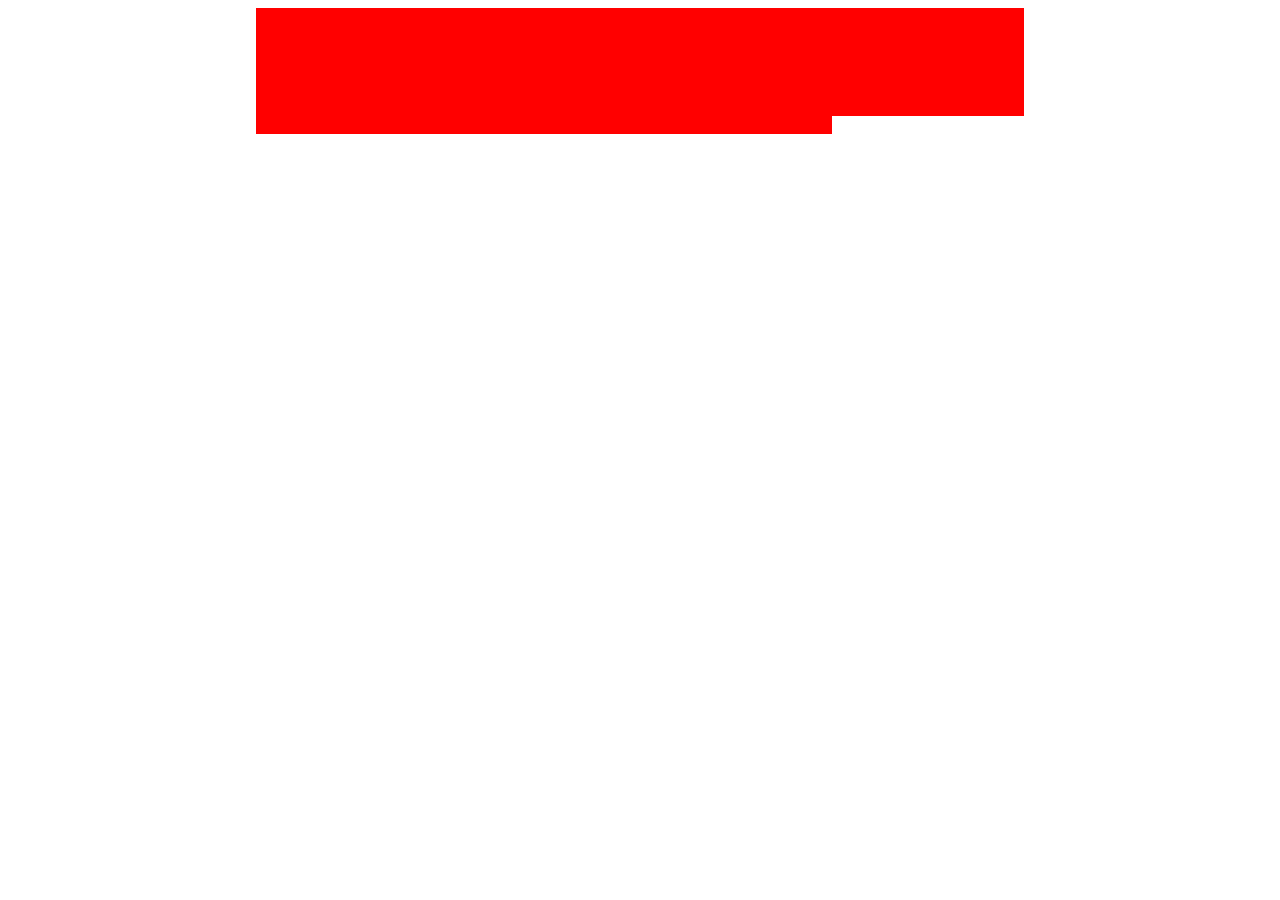
==== index.html @ e5539dbd "first commit" ====
<!DOCTYPE html>
<html lang="ru">
<head>
	<meta charset="UTF-8">
	<meta name="viewport" content="width=device-width, initial-scale=1.0">
	<link rel="stylesheet" href="css/style.css">
	<title>День в фото</title>
</head>
<body>
	<div class="container">
		<div class="col-1">
			<img class="cl" src="http://lorempixel.com/640/480/people/" alt="">
		</div>

		<div class="col-4">
			<img class="cl" src="http://lorempixel.com/640/480/nature/" alt="">
		</div>

		<div class="col-4">
			<img class="cl" src="http://lorempixel.com/640/480/animals/" alt="">
		</div>

		<div class="col-4">
			<img class="cl" src="http://lorempixel.com/640/480/abstract/" alt="">
		</div>

		<div class="col-4">
			<img class="cl" src="http://lorempixel.com/640/480/sports/" alt="">
		</div>

		<div class="col-4">
			<img class="cl" src="http://lorempixel.com/640/480/transport/" alt="">
		</div>

		<div class="col-4">
			<img class="cl" src="http://lorempixel.com/640/480/food/" alt="">
		</div>

		<div class="col-4">
			<img class="cl" src="http://lorempixel.com/640/480/technics/" alt="">
		</div>

		<div class="col-4">
			<img class="cl" src="http://lorempixel.com/640/480/fashion/" alt="">
		</div>

		<div class="col-4">
			<img class="cl" src="http://lorempixel.com/640/480/cats/" alt="">
		</div>

		<div class="col-4">
			<img class="cl" src="http://lorempixel.com/640/480/nightlife/" alt="">
		</div>

		<div class="col-4">
			<img class="cl" src="http://lorempixel.com/640/480/business/" alt="">
		</div>

		<div class="col-4">
			<img class="cl" src="http://lorempixel.com/640/480/people/" alt="">
		</div>

		<div class="col-4">
			<img class="cl" src="http://lorempixel.com/640/480/nature/" alt="">
		</div>

		<div class="col-4">
			<img class="cl" src="http://lorempixel.com/640/480/animals/" alt="">
		</div>

		<div class="col-4">
			<img class="cl" src="http://lorempixel.com/640/480/abstract/" alt="">
		</div>

		<div class="col-4">
			<img class="cl" src="http://lorempixel.com/640/480/sports/" alt="">
		</div>

		<div class="col-4">
			<img class="cl" src="http://lorempixel.com/640/480/transport/" alt="">
		</div>

		<div class="col-4">
			<img class="cl" src="http://lorempixel.com/640/480/food/" alt="">
		</div>

		<div class="col-4">
			<img class="cl" src="http://lorempixel.com/640/480/technics/" alt="">
		</div>

		<div class="col-4">
			<img class="cl" src="http://lorempixel.com/640/480/fashion/" alt="">
		</div>

		<div class="col-4">
			<img class="cl" src="http://lorempixel.com/640/480/cats/" alt="">
		</div>

		<div class="col-4">
			<img class="cl" src="http://lorempixel.com/640/480/nightlife/" alt="">
		</div>

		<div class="col-4">
			<img class="cl" src="http://lorempixel.com/640/480/business/" alt="">
		</div>






	</div>
</body>
</html>
---- css/style.css ----
.container {
	max-width: 768px;
	min-width: 320px;
	background-color: #777;
	padding: 0;
	margin: 0;
	margin-left: auto;
	margin-right: auto;
	display: block;
}

.col-1 {
	width: 100%;
	background-color: red;
	float: left;
}

.col-4 {
	width: 25%;
	background-color: red;
	float: left;
}

.cl {
	width: 100%;
	height: auto;
}

@media (max-width: 600px) {
	.col-4 {
		width: 20%;
	}
}

@media (max-width: 470px) {
	.col-4 {
		width: 25%;
	}
}
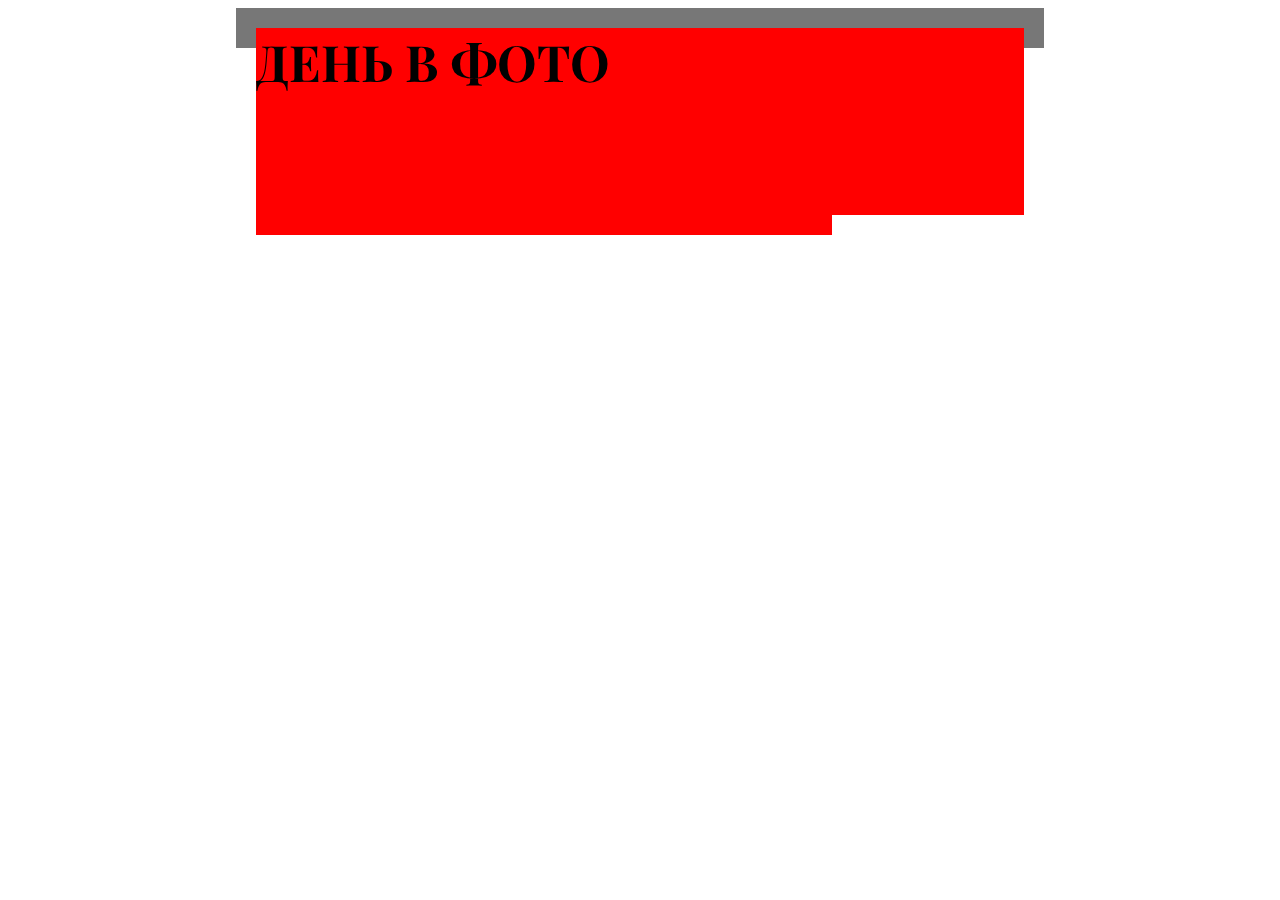
==== commit 1cf5ebd8: "first commit" ====
--- a/index.html
+++ b/index.html
@@ -9,6 +9,7 @@
 <body>
 	<div class="container">
 		<div class="col-1">
+			<h1>День в фото</h1>
 			<img class="cl" src="http://lorempixel.com/640/480/people/" alt="">
 		</div>
 
--- a/css/style.css
+++ b/css/style.css
@@ -1,38 +1,60 @@
+@import 'https://fonts.googleapis.com/css?family=Playfair+Display&subset=cyrillic';
+@import 'https://fonts.googleapis.com/css?family=Noto+Serif&subset=cyrillic';
+@import 'https://fonts.googleapis.com/css?family=Noto+Sans:400,700&subset=cyrillic';
+/*
+font-family: 'Playfair Display', serif;
+font-family: 'Noto Serif', serif;
+font-family: 'Noto Sans', sans-serif;
+*/
 .container {
 	max-width: 768px;
 	min-width: 320px;
 	background-color: #777;
-	padding: 0;
-	margin: 0;
-	margin-left: auto;
-	margin-right: auto;
+	padding: 20px;
+	margin: 0 auto;
 	display: block;
+}
+
+h1 {
+	font-family: 'Playfair Display', serif;
+	color: #010101;
+	text-transform: uppercase;
+	font-size: 50px;
 }
 
 .col-1 {
 	width: 100%;
 	background-color: red;
 	float: left;
+	line-height: 0;
 }
 
 .col-4 {
 	width: 25%;
 	background-color: red;
 	float: left;
+	line-height: 0;
 }
 
 .cl {
 	width: 100%;
 	height: auto;
+	margin: 10px;
 }
 
 @media (max-width: 600px) {
+	.cl {
+		margin: 5px;
+	}
 	.col-4 {
 		width: 20%;
 	}
 }
 
 @media (max-width: 470px) {
+	.cl {
+		margin: 3px;
+	}
 	.col-4 {
 		width: 25%;
 	}
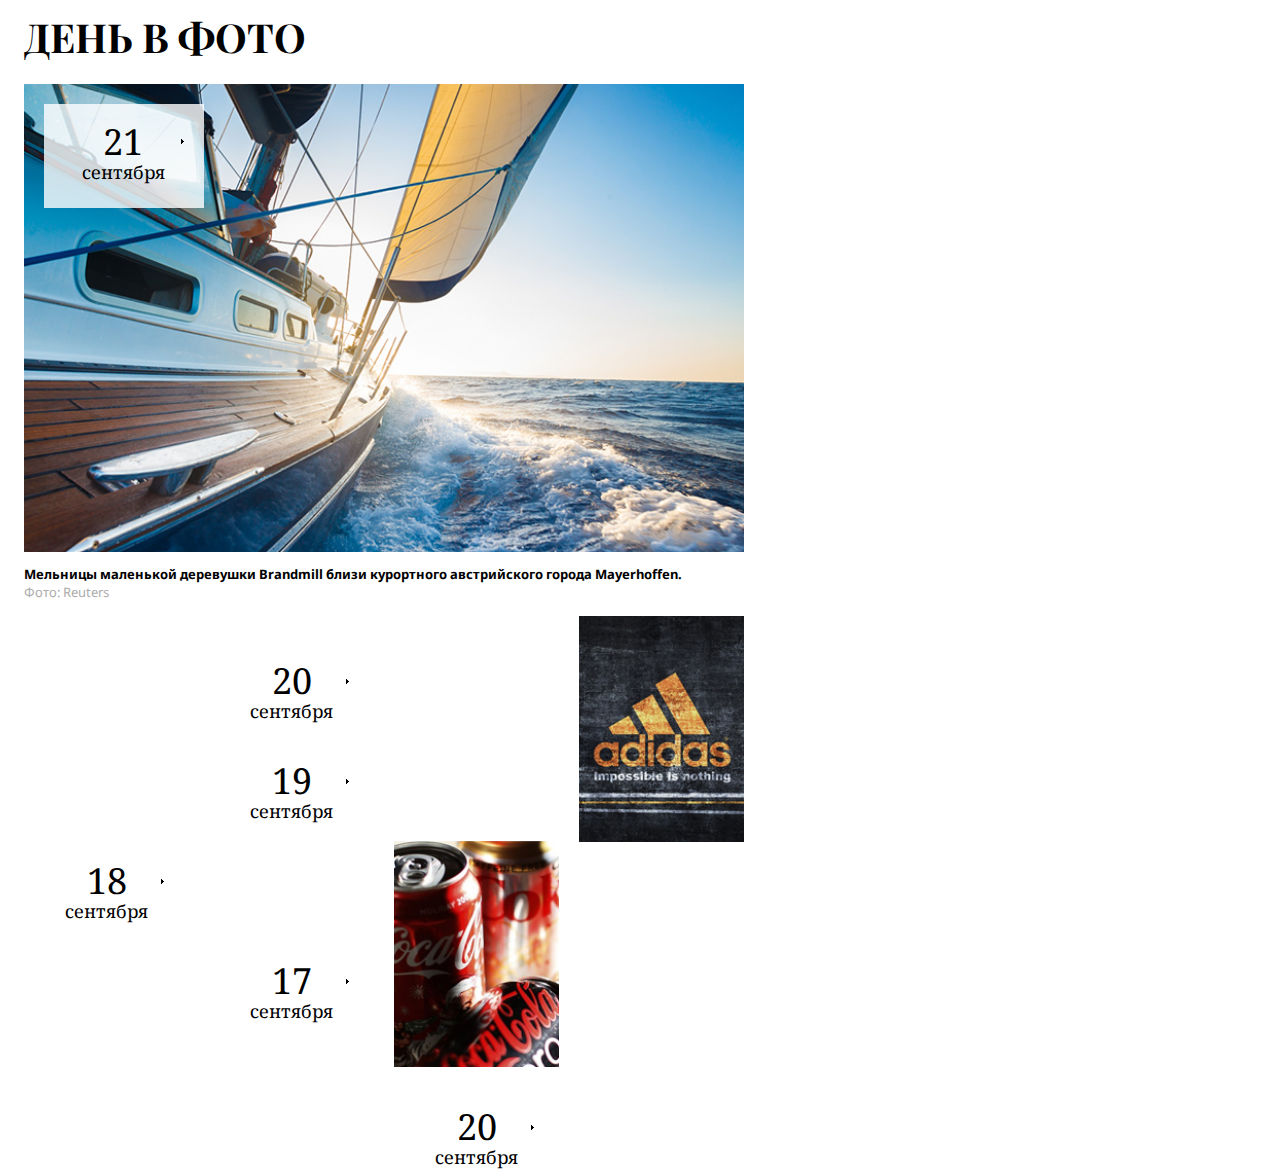
==== commit 57651ed6: "123" ====
--- a/index.html
+++ b/index.html
@@ -8,108 +8,150 @@
 </head>
 <body>
 	<div class="container">
-		<div class="col-1">
+		<div class="item-full-width">
 			<h1>День в фото</h1>
-			<img class="cl" src="http://lorempixel.com/640/480/people/" alt="">
 		</div>
 
-		<div class="col-4">
-			<img class="cl" src="http://lorempixel.com/640/480/nature/" alt="">
+		<div class="item-full-width">
+			<a href="#"><img src="img\001.jpg" alt="" class="fullsize-img"></a>
+			<div class="date-top-label">
+				<span class="top-day">21</span>
+				<span class="top-month">сентября</span>
+				<div class="arrow"></div>
+			</div>
 		</div>
 
-		<div class="col-4">
-			<img class="cl" src="http://lorempixel.com/640/480/animals/" alt="">
+		<div class="item-full-width details">
+				<strong>Мельницы маленькой деревушки Brandmill близи курортного австрийского города Mayerhoffen.</strong>
+				<br>
+				<span>Фото: Reuters</span>
 		</div>
 
-		<div class="col-4">
-			<img class="cl" src="http://lorempixel.com/640/480/abstract/" alt="">
+		<div class="item">
+			<a href="#"><img src="img\thumbnails\001.jpg" alt="" class="thumbnail"></a>
 		</div>
 
-		<div class="col-4">
-			<img class="cl" src="http://lorempixel.com/640/480/sports/" alt="">
+		<div class="item">
+			<a href="#"><img src="img\thumbnails\002.jpg" alt="" class="thumbnail"></a>
 		</div>
 
-		<div class="col-4">
-			<img class="cl" src="http://lorempixel.com/640/480/transport/" alt="">
+		<div class="item">
+			<a href="#"><img src="img\thumbnails\003.jpg" alt="" class="thumbnail"></a>
 		</div>
 
-		<div class="col-4">
-			<img class="cl" src="http://lorempixel.com/640/480/food/" alt="">
+		<div class="ad-1">
+			<a href="#"><img src="img\ads\ad_01.jpg" alt="" class="thumbnail"></a>
 		</div>
 
-		<div class="col-4">
-			<img class="cl" src="http://lorempixel.com/640/480/technics/" alt="">
+		<div class="item">
+			<a href="#"><img src="img\thumbnails\004.jpg" alt="" class="thumbnail"></a>
 		</div>
 
-		<div class="col-4">
-			<img class="cl" src="http://lorempixel.com/640/480/fashion/" alt="">
+		<div class="item">
+			<span class="day">20</span>
+			<span class="month">сентября</span>
 		</div>
 
-		<div class="col-4">
-			<img class="cl" src="http://lorempixel.com/640/480/cats/" alt="">
+		<div class="item">
+			<a href="#"><img src="img\thumbnails\005.jpg" alt="" class="thumbnail"></a>
 		</div>
 
-		<div class="col-4">
-			<img class="cl" src="http://lorempixel.com/640/480/nightlife/" alt="">
+		<div class="item item6">
+			<a href="#"><img src="img\thumbnails\006.jpg" alt="" class="thumbnail"></a>
+		</div>
+		
+		<div class="item">
+			<a href="#"><img src="img\thumbnails\007.jpg" alt="" class="thumbnail"></a>
 		</div>
 
-		<div class="col-4">
-			<img class="cl" src="http://lorempixel.com/640/480/business/" alt="">
+		<div class="item">
+			<a href="#"><img src="img\thumbnails\008.jpg" alt="" class="thumbnail"></a>
 		</div>
 
-		<div class="col-4">
-			<img class="cl" src="http://lorempixel.com/640/480/people/" alt="">
+		<div class="item">
+			<a href="#"><img src="img\thumbnails\009.jpg" alt="" class="thumbnail"></a>
 		</div>
 
-		<div class="col-4">
-			<img class="cl" src="http://lorempixel.com/640/480/nature/" alt="">
+		<div class="item">
+			<span class="day">19</span>
+			<span class="month">сентября</span>
 		</div>
 
-		<div class="col-4">
-			<img class="cl" src="http://lorempixel.com/640/480/animals/" alt="">
+		<div class="item">
+			<a href="#"><img src="img\thumbnails\010.jpg" alt="" class="thumbnail"></a>
 		</div>
 
-		<div class="col-4">
-			<img class="cl" src="http://lorempixel.com/640/480/abstract/" alt="">
+		<div class="item">
+			<a href="#"><img src="img\thumbnails\011.jpg" alt="" class="thumbnail"></a>
 		</div>
 
-		<div class="col-4">
-			<img class="cl" src="http://lorempixel.com/640/480/sports/" alt="">
+		<div class="item">
+			<a href="#"><img src="img\thumbnails\012.jpg" alt="" class="thumbnail"></a>
 		</div>
 
-		<div class="col-4">
-			<img class="cl" src="http://lorempixel.com/640/480/transport/" alt="">
+		<div class="item">
+			<a href="#"><img src="img\thumbnails\013.jpg" alt="" class="thumbnail"></a>
 		</div>
 
-		<div class="col-4">
-			<img class="cl" src="http://lorempixel.com/640/480/food/" alt="">
+		<div class="item">
+			<span class="day">18</span>
+			<span class="month">сентября</span>
 		</div>
 
-		<div class="col-4">
-			<img class="cl" src="http://lorempixel.com/640/480/technics/" alt="">
+		<div class="ad-2">
+			<a href="#"><img src="img\ads\ad_02.jpg" alt="" class="thumbnail"></a>
 		</div>
 
-		<div class="col-4">
-			<img class="cl" src="http://lorempixel.com/640/480/fashion/" alt="">
+		<div class="item">
+			<a href="#"><img src="img\thumbnails\014.jpg" alt="" class="thumbnail"></a>
 		</div>
 
-		<div class="col-4">
-			<img class="cl" src="http://lorempixel.com/640/480/cats/" alt="">
+		<div class="item">
+			<a href="#"><img src="img\thumbnails\015.jpg" alt="" class="thumbnail"></a>
 		</div>
 
-		<div class="col-4">
-			<img class="cl" src="http://lorempixel.com/640/480/nightlife/" alt="">
+		<div class="item item16">
+			<a href="#"><img src="img\thumbnails\016.jpg" alt="" class="thumbnail"></a>
 		</div>
 
-		<div class="col-4">
-			<img class="cl" src="http://lorempixel.com/640/480/business/" alt="">
+		<div class="item">
+			<a href="#"><img src="img\thumbnails\017.jpg" alt="" class="thumbnail"></a>
 		</div>
+
+		<div class="item">
+			<a href="#"><img src="img\thumbnails\018.jpg" alt="" class="thumbnail"></a>
+		</div>
+
+		<div class="item">
+			<span class="day">17</span>
+			<span class="month">сентября</span>
+		</div>
+
+		<div class="item">
+			<a href="#"><img src="img\thumbnails\019.jpg" alt="" class="thumbnail"></a>
+		</div>
+
+		<div class="item">
+			<a href="#"><img src="img\thumbnails\020.jpg" alt="" class="thumbnail"></a>
+		</div>
+
+		<div class="item">
+			<a href="#"><img src="img\thumbnails\021.jpg" alt="" class="thumbnail"></a>
+		</div>
+
+		<div class="item">
+			<a href="#"><img src="img\thumbnails\022.jpg" alt="" class="thumbnail"></a>
+		</div>
+
+		<div class="item">
+			<span class="day">20</span>
+			<span class="month">сентября</span>
+		</div>
+	</div>
 
 
 
 
 
-
-	</div>
 </body>
 </html>--- a/css/style.css
+++ b/css/style.css
@@ -5,57 +5,250 @@
 font-family: 'Playfair Display', serif;
 font-family: 'Noto Serif', serif;
 font-family: 'Noto Sans', sans-serif;
+acacac
 */
+
+* {
+	box-sizing: border-box;
+}
+
+body {
+	padding: 0;
+	margin: 0;
+}
+
 .container {
 	max-width: 768px;
 	min-width: 320px;
-	background-color: #777;
-	padding: 20px;
-	margin: 0 auto;
+	margin-top: 0px;
+	margin-left: 0px;
+	padding-top: 20px;
+	padding-left: 24px;
+	padding-right: 24px;
+}
+
+.item-full-width, .item , .ad-1, .ad-2 {
+	position: relative;
+	float: left;
+	line-height: 0;
+	padding: 3px;
+	height: auto;
+}
+
+.item-full-width {
+	width: 100%;
+}
+
+.item {
+	width: 25%;
+}
+
+.ad-1, .ad-2 {
+	display: none;
+	float: right;
+}
+
+.thumbnail {
+	width: 100%;
+	height: auto;
+}
+
+.fullsize-img {
+	width: 100%;
+	height: auto;
+}
+
+.date-top-label {
+	position: absolute;
+	line-height: 20px;
+    left: 16px;
+    top: 16px;
+    width: 80px;
+    height: 53px;
+	background: rgba(255, 255, 255, .8);
+	padding-right: 2px;
+}
+
+.day, .month, .top-day, .top-month  {
+	font-family: 'Noto Serif', serif;
 	display: block;
-}
+	text-align: center;
+	line-height: 18px;
+}
+
+.day  {
+	font-size: 18px;
+	padding-top: 3px;
+}
+
+.month{
+	font-size: 14px;
+	padding-top: 2px;
+}
+
+.top-day {
+	font-size: 18px;
+	padding-top: 3px;
+}
+
+
+.top-month{
+	font-size: 14px;
+	padding-top: 2px;
+}
+
+.month:after, .top-month:after {
+	content: " ";
+	position: absolute;
+	background: url(../img/arrow.png) no-repeat;
+	width: 3px;
+	height: 5px;
+	left: 65px;
+	top: 20px;
+}
+
+.top-month:after {
+	left: 65px;
+	top: 20px;
+}
+
 
 h1 {
 	font-family: 'Playfair Display', serif;
 	color: #010101;
 	text-transform: uppercase;
-	font-size: 50px;
-}
-
-.col-1 {
-	width: 100%;
-	background-color: red;
-	float: left;
-	line-height: 0;
-}
-
-.col-4 {
-	width: 25%;
-	background-color: red;
-	float: left;
-	line-height: 0;
-}
-
-.cl {
-	width: 100%;
-	height: auto;
-	margin: 10px;
-}
-
-@media (max-width: 600px) {
-	.cl {
-		margin: 5px;
-	}
-	.col-4 {
+	font-size: 30px;
+}
+
+.details {
+	font-family: 'Noto Sans', sans-serif;	
+	font-size: 13px;
+	line-height: 18px;
+	display: none;
+}
+
+.details span {
+	color: #acacac;
+}
+
+.fullsize-img:after {
+	content: '';
+	position: absolute;
+
+	
+	width: 0;
+	height: 0;
+	border-bottom: 100px solid black;
+	border-left: 100px solid transparent;
+	border-right: 100px solid transparent;
+	bottom: -10px;
+	left: 65px;
+}
+
+@media (min-width: 450px) {
+	.item-full-width, .item, .ad-1, .ad-2 {
+		padding: 5px;
+	}
+
+	.item {
 		width: 20%;
 	}
-}
-
-@media (max-width: 470px) {
-	.cl {
-		margin: 3px;
-	}
-	.col-4 {
+
+	.ad-1, .ad-2 {
+		display: block;
+		width: 40%;
+	}
+
+	h1 {
+		font-size: 40px;
+	}
+
+	.container {
+		margin-top: 0px;
+		margin-left: 0px;
+		padding-top: 0px;
+		padding-left: 14px;
+		padding-right: 14px;
+	}
+}
+
+@media (min-width: 600px) {
+	.item-full-width, .item, .ad-1, .ad-2 {
+		padding: 10px;
+	}
+
+	.item {
 		width: 25%;
 	}
-}
+
+	.ad-1, .ad-2 {
+		display: block;
+		width: 25%;
+	}
+
+	.item6:after, .item16:after {
+		content: ".";
+		display: block;
+		height: 0;
+		clear: both;
+		visibility: hidden;
+	}
+
+
+	h1 {
+		font-size: 40px;
+	}
+
+	.details {
+		display: inline-block;
+		padding-top: 3px;
+		padding-bottom: 5px;
+	}
+
+	.date-top-label {
+		position: absolute;
+		line-height: 20px;
+	    left: 30px;
+	    top: 30px;
+	    width: 160px;
+	    height: 104px;
+		background: rgba(255, 255, 255, .8);
+		padding-right: 2px;
+	}
+	
+	.day, .top-day {
+		font-size: 36px;
+	}
+
+	.month, .top-month {
+		font-size: 18px;
+	}
+
+	.top-day {
+		padding-top: 29px;
+	}
+
+	.top-month {
+		padding-top: 12px;
+	}
+
+	.day  {
+		padding-top: 31px;
+	}
+
+	.month{
+		padding-top: 12px;
+	}
+
+	.month:after, .top-month:after {
+		width: 3px;
+		height: 5px;
+		left: 147px;
+		top: 48px;
+	}
+
+	.top-month:after {
+		left: 137px;
+		top: 35px;
+	}	
+}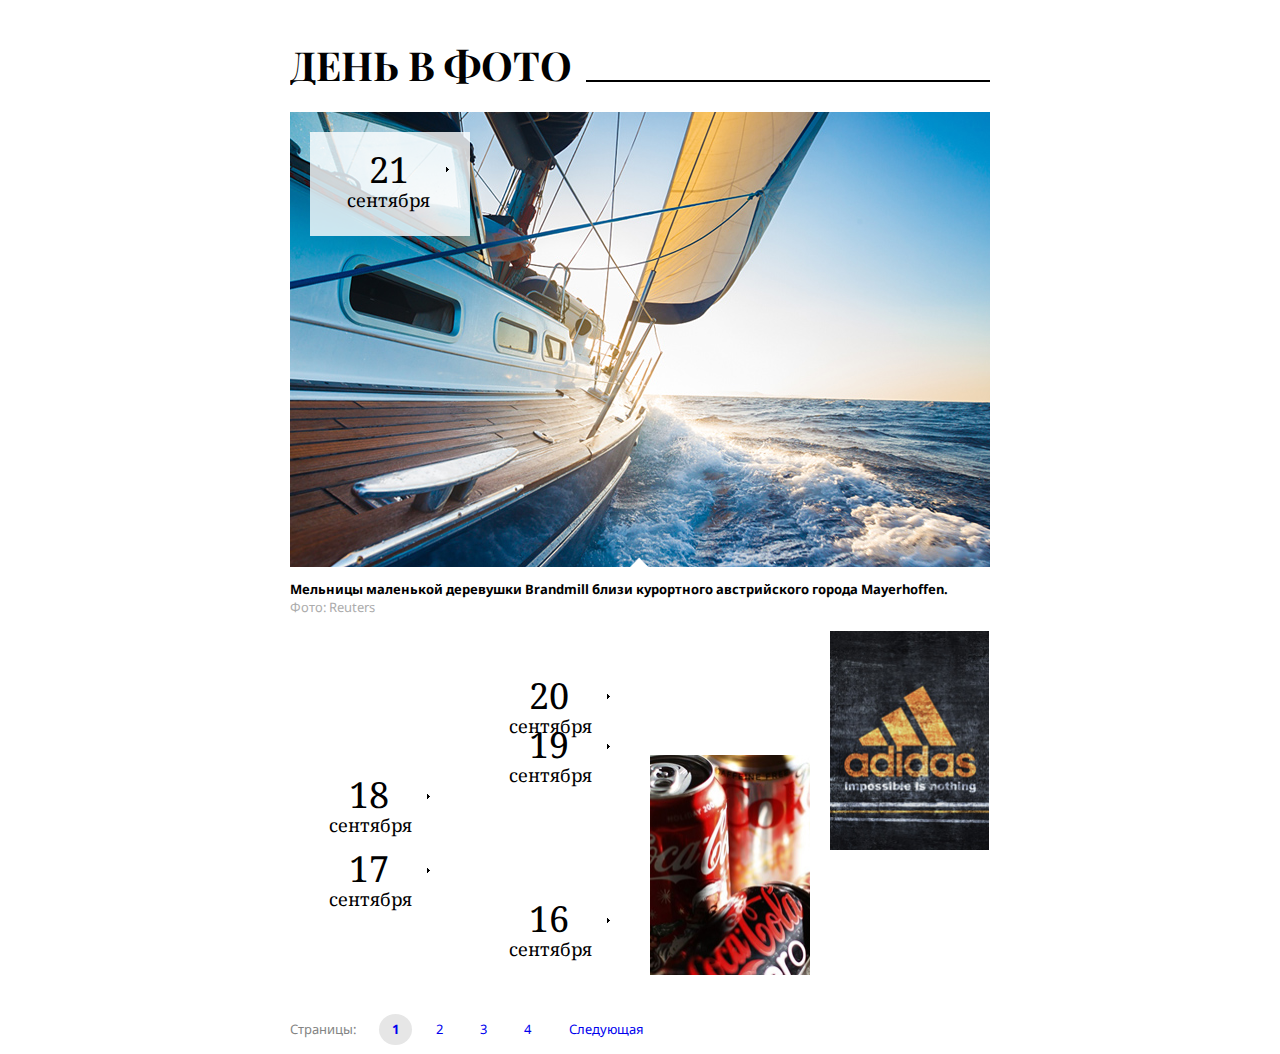
==== commit fd75e45e: "3" ====
--- a/index.html
+++ b/index.html
@@ -1,157 +1,188 @@
 <!DOCTYPE html>
 <html lang="ru">
 <head>
-	<meta charset="UTF-8">
-	<meta name="viewport" content="width=device-width, initial-scale=1.0">
-	<link rel="stylesheet" href="css/style.css">
-	<title>День в фото</title>
+  <meta charset="UTF-8">
+  <meta name="viewport" content="width=device-width, initial-scale=1.0">
+  <link rel="stylesheet" href="css/style.css">
+  <title>День в фото</title>
 </head>
 <body>
-	<div class="container">
-		<div class="item-full-width">
-			<h1>День в фото</h1>
-		</div>
+  <div class="container">
+    <div class="item-full-width header">
+      <h1>День в фото</h1>
+    </div>
 
-		<div class="item-full-width">
-			<a href="#"><img src="img\001.jpg" alt="" class="fullsize-img"></a>
-			<div class="date-top-label">
-				<span class="top-day">21</span>
-				<span class="top-month">сентября</span>
-				<div class="arrow"></div>
-			</div>
-		</div>
+    <div class="item-full-width">
+      <a href="#"><img src="img\001.jpg" alt="" class="item-full-width__fullsize-img"></a>
+      <div class="date-top-label">
+        <span class="date-top-label__day">21</span>
+        <span class="date-top-label__month">сентября</span>
+      </div>
+      <div class="triangle"></div>
+    </div>
 
-		<div class="item-full-width details">
-				<strong>Мельницы маленькой деревушки Brandmill близи курортного австрийского города Mayerhoffen.</strong>
-				<br>
-				<span>Фото: Reuters</span>
-		</div>
+    <div class="item-full-width details">
+        <strong>Мельницы маленькой деревушки Brandmill близи курортного австрийского города Mayerhoffen.</strong>
+        <br>
+        <span>Фото: Reuters</span>
+    </div>
 
-		<div class="item">
-			<a href="#"><img src="img\thumbnails\001.jpg" alt="" class="thumbnail"></a>
-		</div>
+    <div class="item">
+      <a href="#"><img src="img\thumbnails\001.jpg" alt="" class="item__thumbnail"></a>
+    </div>
 
-		<div class="item">
-			<a href="#"><img src="img\thumbnails\002.jpg" alt="" class="thumbnail"></a>
-		</div>
+    <div class="item">
+      <a href="#"><img src="img\thumbnails\002.jpg" alt="" class="item__thumbnail"></a>
+    </div>
 
-		<div class="item">
-			<a href="#"><img src="img\thumbnails\003.jpg" alt="" class="thumbnail"></a>
-		</div>
-
-		<div class="ad-1">
-			<a href="#"><img src="img\ads\ad_01.jpg" alt="" class="thumbnail"></a>
-		</div>
-
-		<div class="item">
-			<a href="#"><img src="img\thumbnails\004.jpg" alt="" class="thumbnail"></a>
-		</div>
-
-		<div class="item">
-			<span class="day">20</span>
-			<span class="month">сентября</span>
-		</div>
-
-		<div class="item">
-			<a href="#"><img src="img\thumbnails\005.jpg" alt="" class="thumbnail"></a>
-		</div>
-
-		<div class="item item6">
-			<a href="#"><img src="img\thumbnails\006.jpg" alt="" class="thumbnail"></a>
-		</div>
-		
-		<div class="item">
-			<a href="#"><img src="img\thumbnails\007.jpg" alt="" class="thumbnail"></a>
-		</div>
-
-		<div class="item">
-			<a href="#"><img src="img\thumbnails\008.jpg" alt="" class="thumbnail"></a>
-		</div>
-
-		<div class="item">
-			<a href="#"><img src="img\thumbnails\009.jpg" alt="" class="thumbnail"></a>
-		</div>
-
-		<div class="item">
-			<span class="day">19</span>
-			<span class="month">сентября</span>
-		</div>
-
-		<div class="item">
-			<a href="#"><img src="img\thumbnails\010.jpg" alt="" class="thumbnail"></a>
-		</div>
-
-		<div class="item">
-			<a href="#"><img src="img\thumbnails\011.jpg" alt="" class="thumbnail"></a>
-		</div>
-
-		<div class="item">
-			<a href="#"><img src="img\thumbnails\012.jpg" alt="" class="thumbnail"></a>
-		</div>
-
-		<div class="item">
-			<a href="#"><img src="img\thumbnails\013.jpg" alt="" class="thumbnail"></a>
-		</div>
-
-		<div class="item">
-			<span class="day">18</span>
-			<span class="month">сентября</span>
-		</div>
-
-		<div class="ad-2">
-			<a href="#"><img src="img\ads\ad_02.jpg" alt="" class="thumbnail"></a>
-		</div>
-
-		<div class="item">
-			<a href="#"><img src="img\thumbnails\014.jpg" alt="" class="thumbnail"></a>
-		</div>
-
-		<div class="item">
-			<a href="#"><img src="img\thumbnails\015.jpg" alt="" class="thumbnail"></a>
-		</div>
-
-		<div class="item item16">
-			<a href="#"><img src="img\thumbnails\016.jpg" alt="" class="thumbnail"></a>
-		</div>
-
-		<div class="item">
-			<a href="#"><img src="img\thumbnails\017.jpg" alt="" class="thumbnail"></a>
-		</div>
-
-		<div class="item">
-			<a href="#"><img src="img\thumbnails\018.jpg" alt="" class="thumbnail"></a>
-		</div>
-
-		<div class="item">
-			<span class="day">17</span>
-			<span class="month">сентября</span>
-		</div>
-
-		<div class="item">
-			<a href="#"><img src="img\thumbnails\019.jpg" alt="" class="thumbnail"></a>
-		</div>
-
-		<div class="item">
-			<a href="#"><img src="img\thumbnails\020.jpg" alt="" class="thumbnail"></a>
-		</div>
-
-		<div class="item">
-			<a href="#"><img src="img\thumbnails\021.jpg" alt="" class="thumbnail"></a>
-		</div>
-
-		<div class="item">
-			<a href="#"><img src="img\thumbnails\022.jpg" alt="" class="thumbnail"></a>
-		</div>
-
-		<div class="item">
-			<span class="day">20</span>
-			<span class="month">сентября</span>
-		</div>
-	</div>
+    <div class="item">
+      <a href="#"><img src="img\thumbnails\003.jpg" alt="" class="item__thumbnail"></a>
+    </div>
 
 
+    <div class="item ad-1 hidden-mobile">
+      <a href="#"><img src="img\ads\ad_01.jpg" alt="" class="item__thumbnail"></a>
+    </div>
+    
+    <div class="item">
+      <a href="#"><img src="img\thumbnails\004.jpg" alt="" class="item__thumbnail"></a>
+    </div>
 
 
+    <div class="item">
+      <a href="#"><img src="img\thumbnails\empty.jpg" alt="" class="item__thumbnail"></a>
+      <div class="date-label">
+	      <span class="date-label__day">20</span>
+    	  <span class="month">сентября</span>
+      </div>
+    </div>
+
+
+    <div class="item">
+        <a href="#"><img src="img\thumbnails\005.jpg" alt="" class="item__thumbnail"></a>
+    </div>
+
+    <div class="item-full-width ad-3 hidden-medium  hidden-large">
+      <a href="#"><img src="img\ads\ad_03.jpg" alt="" class="item__thumbnail"></a>
+    </div>
+
+    <div class="item item6">
+      <a href="#"><img src="img\thumbnails\006.jpg" alt="" class="item__thumbnail"></a>
+    </div>
+    
+    <div class="item">
+      <a href="#"><img src="img\thumbnails\007.jpg" alt="" class="item__thumbnail"></a>
+    </div>
+
+    <div class="item">
+      <a href="#"><img src="img\thumbnails\008.jpg" alt="" class="item__thumbnail"></a>
+    </div>
+
+    <div class="item">
+      <a href="#"><img src="img\thumbnails\009.jpg" alt="" class="item__thumbnail"></a>
+    </div>
+
+    <div class="item">
+      <a href="#"><img src="img\thumbnails\empty.jpg" alt="" class="item__thumbnail"></a>
+      <div class="date-label">
+	      <span class="date-label__day">19</span>
+    	  <span class="month">сентября</span>
+      </div>
+    </div>
+
+    <div class="item">
+      <a href="#"><img src="img\thumbnails\010.jpg" alt="" class="item__thumbnail"></a>
+    </div>
+
+    <div class="item">
+      <a href="#"><img src="img\thumbnails\011.jpg" alt="" class="item__thumbnail"></a>
+    </div>
+
+    <div class="item">
+      <a href="#"><img src="img\thumbnails\012.jpg" alt="" class="item__thumbnail"></a>
+    </div>
+
+    <div class="item">
+      <a href="#"><img src="img\thumbnails\013.jpg" alt="" class="item__thumbnail"></a>
+    </div>
+
+    <div class="item">
+      <a href="#"><img src="img\thumbnails\empty.jpg" alt="" class="item__thumbnail"></a>
+      <div class="date-label">
+	      <span class="date-label__day">18</span>
+    	  <span class="month">сентября</span>
+      </div>
+    </div>
+    <div class="item ad-2 hidden-mobile hidden-medium">
+      <a href="#"><img src="img\ads\ad_02.jpg" alt="" class="item__thumbnail"></a>
+    </div>
+
+    <div class="item">
+      <a href="#"><img src="img\thumbnails\014.jpg" alt="" class="item__thumbnail"></a>
+    </div>
+
+    <div class="item">
+      <a href="#"><img src="img\thumbnails\015.jpg" alt="" class="item__thumbnail"></a>
+    </div>
+
+    <div class="item item16">
+      <a href="#"><img src="img\thumbnails\016.jpg" alt="" class="item__thumbnail"></a>
+    </div>
+
+    <div class="item hidden-mobile">
+      <a href="#"><img src="img\thumbnails\017.jpg" alt="" class="item__thumbnail"></a>
+    </div>
+
+    <div class="item hidden-mobile">
+      <a href="#"><img src="img\thumbnails\018.jpg" alt="" class="item__thumbnail"></a>
+    </div>
+
+    <div class="item hidden-mobile">
+      <a href="#"><img src="img\thumbnails\empty.jpg" alt="" class="item__thumbnail"></a>
+      <div class="date-label">
+	      <span class="date-label__day">17</span>
+    	  <span class="month">сентября</span>
+      </div>
+    </div>
+
+
+    <div class="item hidden-mobile">
+      <a href="#"><img src="img\thumbnails\019.jpg" alt="" class="item__thumbnail"></a>
+    </div>
+
+    <div class="item hidden-mobile">
+      <a href="#"><img src="img\thumbnails\020.jpg" alt="" class="item__thumbnail"></a>
+    </div>
+
+    <div class="item hidden-mobile">
+      <a href="#"><img src="img\thumbnails\021.jpg" alt="" class="item__thumbnail"></a>
+    </div>
+
+    <div class="item hidden-mobile">
+      <a href="#"><img src="img\thumbnails\022.jpg" alt="" class="item__thumbnail"></a>
+    </div>
+
+    <div class="item hidden-mobile">
+      <a href="#"><img src="img\thumbnails\empty.jpg" alt="" class="item__thumbnail"></a>
+      <div class="date-label">
+	      <span class="date-label__day">16</span>
+    	  <span class="month">сентября</span>
+      </div>
+    </div>
+
+    <div class="item-full-width">
+    	<div class="paginator">
+    		<ul>
+	    		<li><a href="#" class="paginator__prev">Страницы:</a></li>
+	    		<li><a href="#" class="paginator__active">1</a></li>
+	    		<li><a href="#">2</a></li>
+	    		<li><a href="#">3</a></li>
+	    		<li><a href="#">4</a></li>
+	    		<li><a href="#" class="paginator__next">Следующая</a></li>
+    		</ul>
+    	</div>
+    </div>
+  </div>
 
 </body>
 </html>--- a/css/style.css
+++ b/css/style.css
@@ -1,254 +1,416 @@
 @import 'https://fonts.googleapis.com/css?family=Playfair+Display&subset=cyrillic';
 @import 'https://fonts.googleapis.com/css?family=Noto+Serif&subset=cyrillic';
 @import 'https://fonts.googleapis.com/css?family=Noto+Sans:400,700&subset=cyrillic';
-/*
-font-family: 'Playfair Display', serif;
-font-family: 'Noto Serif', serif;
-font-family: 'Noto Sans', sans-serif;
-acacac
-*/
-
-* {
-	box-sizing: border-box;
-}
-
-body {
-	padding: 0;
-	margin: 0;
-}
+
 
 .container {
-	max-width: 768px;
-	min-width: 320px;
-	margin-top: 0px;
-	margin-left: 0px;
-	padding-top: 20px;
-	padding-left: 24px;
-	padding-right: 24px;
-}
-
-.item-full-width, .item , .ad-1, .ad-2 {
-	position: relative;
-	float: left;
-	line-height: 0;
-	padding: 3px;
-	height: auto;
+    max-width: 768px;
+    
+    min-width: 320px;
+    margin: auto;
+    padding: 10px 2px;
+    box-sizing: border-box;
+}
+
+.hidden-mobile {
+    display: none;
+}
+
+.item-full-width, .item, .ad-1, .ad-2, .ad-3 {
+    position: relative;
+    float: left;
+    line-height: 0;
+    padding: 3px;
+    height: auto;
+    box-sizing: border-box;
 }
 
 .item-full-width {
-	width: 100%;
+    width: 100%;
 }
 
 .item {
-	width: 25%;
+    width: 25%;
 }
 
 .ad-1, .ad-2 {
-	display: none;
-	float: right;
-}
-
-.thumbnail {
-	width: 100%;
-	height: auto;
-}
-
-.fullsize-img {
-	width: 100%;
-	height: auto;
+    float: right;
+}
+
+.ad-3 {
+    padding-top: 8px;
+    padding-bottom: 7px;
+}
+
+.item__thumbnail {
+    width: 100%;
+    height: auto;
+}
+
+.item-full-width__fullsize-img {
+    width: 100%;
+    height: auto;
 }
 
 .date-top-label {
-	position: absolute;
-	line-height: 20px;
-    left: 16px;
-    top: 16px;
+    position: absolute;
+    line-height: 20px;
+    left: 9px;
+    top: 9px;
     width: 80px;
     height: 53px;
-	background: rgba(255, 255, 255, .8);
-	padding-right: 2px;
-}
-
-.day, .month, .top-day, .top-month  {
-	font-family: 'Noto Serif', serif;
-	display: block;
-	text-align: center;
-	line-height: 18px;
-}
-
-.day  {
-	font-size: 18px;
-	padding-top: 3px;
+    background: rgba(255, 255, 255, .8);
+    padding-right: 2px;
+}
+
+.item {
+    position: relative;
+}
+
+.date-label {
+    position: absolute;
+    left: 0px;
+    top: 0px;
+    width: 100%;
+}
+
+.date-label__day, .month, .date-top-label__day, .date-top-label__month  {
+    font-family: 'Noto Serif', serif;
+    display: block;
+    text-align: center;
+    line-height: 18px;
+}
+
+.date-label__day  {
+    position: absolute;
+    font-size: 18px;
+    padding-top: 10px;
+    left: 40%;
 }
 
 .month{
-	font-size: 14px;
-	padding-top: 2px;
-}
-
-.top-day {
-	font-size: 18px;
-	padding-top: 3px;
-}
-
-
-.top-month{
-	font-size: 14px;
-	padding-top: 2px;
-}
-
-.month:after, .top-month:after {
-	content: " ";
-	position: absolute;
-	background: url(../img/arrow.png) no-repeat;
-	width: 3px;
-	height: 5px;
-	left: 65px;
-	top: 20px;
-}
-
-.top-month:after {
-	left: 65px;
-	top: 20px;
-}
-
+    font-size: 14px;
+    padding-top: 30px;
+}
+
+.date-top-label__day {
+    font-size: 18px;
+    padding-top: 8px;
+}
+
+.date-top-label__month{
+    font-size: 14px;
+    padding-top: 2px;
+}
+
+.month:after {
+    content: " ";
+    position: absolute;
+    background: url(../img/arrow.png) no-repeat;
+    width: 3px;
+    height: 5px;
+    left: 81.5%;
+    top: 40%;
+}
 
 h1 {
-	font-family: 'Playfair Display', serif;
-	color: #010101;
-	text-transform: uppercase;
-	font-size: 30px;
+    font-family: 'Playfair Display', serif;
+    color: #010101;
+    text-transform: uppercase;
+    font-size: 26px;
+    margin: 0;
+    position: relative;
+    overflow: hidden;
+    line-height: 40px;
+}
+
+h1:after {
+    content: '';
+    position: absolute;
+    width: 100%;
+    border-bottom: 2px solid #000;   
+    margin-top: 28px;
+    margin-left: 18px;
 }
 
 .details {
-	font-family: 'Noto Sans', sans-serif;	
-	font-size: 13px;
-	line-height: 18px;
-	display: none;
+    font-family: 'Noto Sans', sans-serif;   
+    font-size: 13px;
+    line-height: 18px;
+    display: none;
 }
 
 .details span {
-	color: #acacac;
-}
-
-.fullsize-img:after {
-	content: '';
-	position: absolute;
-
-	
-	width: 0;
-	height: 0;
-	border-bottom: 100px solid black;
-	border-left: 100px solid transparent;
-	border-right: 100px solid transparent;
-	bottom: -10px;
-	left: 65px;
-}
-
-@media (min-width: 450px) {
-	.item-full-width, .item, .ad-1, .ad-2 {
-		padding: 5px;
-	}
-
-	.item {
-		width: 20%;
-	}
-
-	.ad-1, .ad-2 {
-		display: block;
-		width: 40%;
-	}
-
-	h1 {
-		font-size: 40px;
-	}
-
-	.container {
-		margin-top: 0px;
-		margin-left: 0px;
-		padding-top: 0px;
-		padding-left: 14px;
-		padding-right: 14px;
-	}
+    color: #acacac;
+}
+
+.item-full-width__fullsize-img:after {
+    content: '';
+    position: absolute;
+    width: 0;
+    height: 0;
+    border-bottom: 100px solid black;
+    border-left: 100px solid transparent;
+    border-right: 100px solid transparent;
+    bottom: -10px;
+    left: 65px;
+}
+
+.header {
+    padding-bottom: 7px;
+}
+    /* =-=-=-=-=-=-= Pagination  =-=-=-=-=-=-= */
+.paginator {
+    font-family: 'Noto Sans', sans-serif;
+    font-size: 13px;
+    position: relative;
+    padding-top: 19px; /* !!! */
+}
+
+.paginator ul {
+    list-style: none;
+    padding-left: 0;
+    margin: 0;
+}
+
+.paginator li {
+    display: inline-block;
+    margin-left: 0px;
+    position: relative;
+}
+
+.paginator li a {
+    text-decoration: none;
+    border-radius: 50%;
+    display: block;
+    position: relative;
+    margin: 0px -1px;  
+    padding: 3px 13px;
+    text-align: center;
+    line-height: 25px;
+}
+
+.paginator li a:visited {
+    color: #000;
+}
+
+.paginator li a.paginator__active {
+    background: #e6e6e6 none repeat scroll 0 0;
+    border-color: #e6e6e6;
+    font-weight: bold;
+}
+
+.paginator li a.paginator__prev {
+    display: none;
+    padding-left: 0px;
+    margin-left: 0px;
+    color: #848484;
+}
+
+.paginator li a.paginator__next {
+    margin-left: 7px;  
+}
+
+.paginator li:nth-child(2) a{
+    margin-left: 0px; 
+}
+
+@media (min-width: 450px) and (max-width: 599px) {
+    .hidden-mobile, .hidden-large {
+        display: block;
+    }
+
+    .hidden-medium {
+        display: none;
+    }
+
+    .item-full-width, .item, .ad-1, .ad-2 {
+        padding: 5px;
+    }
+
+    .item {
+        width: 20%;
+    }
+
+    .ad-1 {
+        display: block;
+        width: 40%;
+        padding-bottom: 7%;
+        padding-left: 3.3%;
+    }
+
+    .header {
+        padding-bottom: 23px;
+    }
+
+    .container {
+        margin-top: 0px;
+        padding: 34px 15px;
+    }
+
+    .date-top-label {
+        left: 15px;
+        top: 15px;
+    }
+    
+    h1 {
+        font-size: 40px;
+    }
+
+    h1:after {
+        margin-top: 35px;
+        margin-left: 17px;
+    }    
+
+
+    .month:after {
+        width: 3px;
+        height: 5px;
+        left: 80.5%;
+        top: 33%;
+    }
+
+    .paginator li a.paginator__prev {
+        display: block;
+    }
 }
 
 @media (min-width: 600px) {
-	.item-full-width, .item, .ad-1, .ad-2 {
-		padding: 10px;
-	}
-
-	.item {
-		width: 25%;
-	}
-
-	.ad-1, .ad-2 {
-		display: block;
-		width: 25%;
-	}
-
-	.item6:after, .item16:after {
-		content: ".";
-		display: block;
-		height: 0;
-		clear: both;
-		visibility: hidden;
-	}
-
-
-	h1 {
-		font-size: 40px;
-	}
-
-	.details {
-		display: inline-block;
-		padding-top: 3px;
-		padding-bottom: 5px;
-	}
-
-	.date-top-label {
-		position: absolute;
-		line-height: 20px;
-	    left: 30px;
-	    top: 30px;
-	    width: 160px;
-	    height: 104px;
-		background: rgba(255, 255, 255, .8);
-		padding-right: 2px;
-	}
-	
-	.day, .top-day {
-		font-size: 36px;
-	}
-
-	.month, .top-month {
-		font-size: 18px;
-	}
-
-	.top-day {
-		padding-top: 29px;
-	}
-
-	.top-month {
-		padding-top: 12px;
-	}
-
-	.day  {
-		padding-top: 31px;
-	}
-
-	.month{
-		padding-top: 12px;
-	}
-
-	.month:after, .top-month:after {
-		width: 3px;
-		height: 5px;
-		left: 147px;
-		top: 48px;
-	}
-
-	.top-month:after {
-		left: 137px;
-		top: 35px;
-	}	
-}+    .hidden-mobile, .hidden-medium {
+        display: block;
+    }
+
+    .hidden-large {
+        display: none;
+    }    
+
+    .hidden-mobile {
+        display: block;
+    }
+
+    .item-full-width {
+        padding: 1.3%;
+    }
+
+    .item, .ad-1, .ad-2 {
+        padding: 1.38%;
+    }
+
+    .header {
+        padding-bottom: 18px;
+        padding-top: 17px;
+    }
+
+    .item {
+        width: 25%;
+    }
+
+    .ad-1, .ad-2 {
+        display: block;
+        width: 25%;
+        padding-bottom: 2.8%;
+    }
+
+    h1 {
+        font-size: 40px;
+    }
+
+    h1:after {
+        margin-top: 35px;
+        margin-left: 14px;
+    }    
+
+    .details {
+        display: inline-block;
+        padding-top: 3px;
+        padding-bottom: 5px;
+    }
+
+    .date-top-label {
+        line-height: 20px;
+        left: 29px;
+        top: 29px;
+        width: 158px;
+        height: 104px;
+        padding-right: 2px;
+    }
+    
+    .date-label__day, .date-top-label__day {
+        font-size: 36px;
+    }
+
+    .month, .date-top-label__month {
+        font-size: 18px;
+    }
+
+    .date-top-label__day {
+        padding-top: 29px;
+    }
+
+    .date-top-label__month {
+        padding-top: 12px;
+    }
+
+    .date-label__day  {
+        padding-top: 41px;
+        left: 38% 
+    }
+
+    .month{
+        padding-top: 71px;
+        left: 33% 
+    }
+
+    .month:after {
+        width: 3px;
+        height: 5px;
+        left: 81.5%;
+        top: 54.8%;
+    }
+
+    .date-top-label__month:after {
+        content: " ";
+        position: absolute;
+        background: url(../img/arrow.png) no-repeat;
+        width: 3px;
+        height: 5px;
+        left: 85.5%;
+        top: 34%;
+    }    
+
+    .container {
+        padding: 20px 24.65px;
+    }    
+
+    .triangle  {
+        position: absolute;
+        background: url(../img/triangle.png) no-repeat;
+        width: 20px;
+        height: 10px;
+        left: 48.5%;
+        bottom: 10px;
+    } 
+
+    .paginator {
+        padding-top: 9px;
+    }
+   
+    .paginator li a {
+        
+        margin: 0px 4px; 
+        
+    }
+   
+    .paginator li a.paginator__prev {
+        display: block;
+        margin-left: 0px;
+        margin-right: 7px;
+    }
+
+    .paginator li a.paginator__next {
+        margin-left: 5px;
+
+    }
+
+}
+
